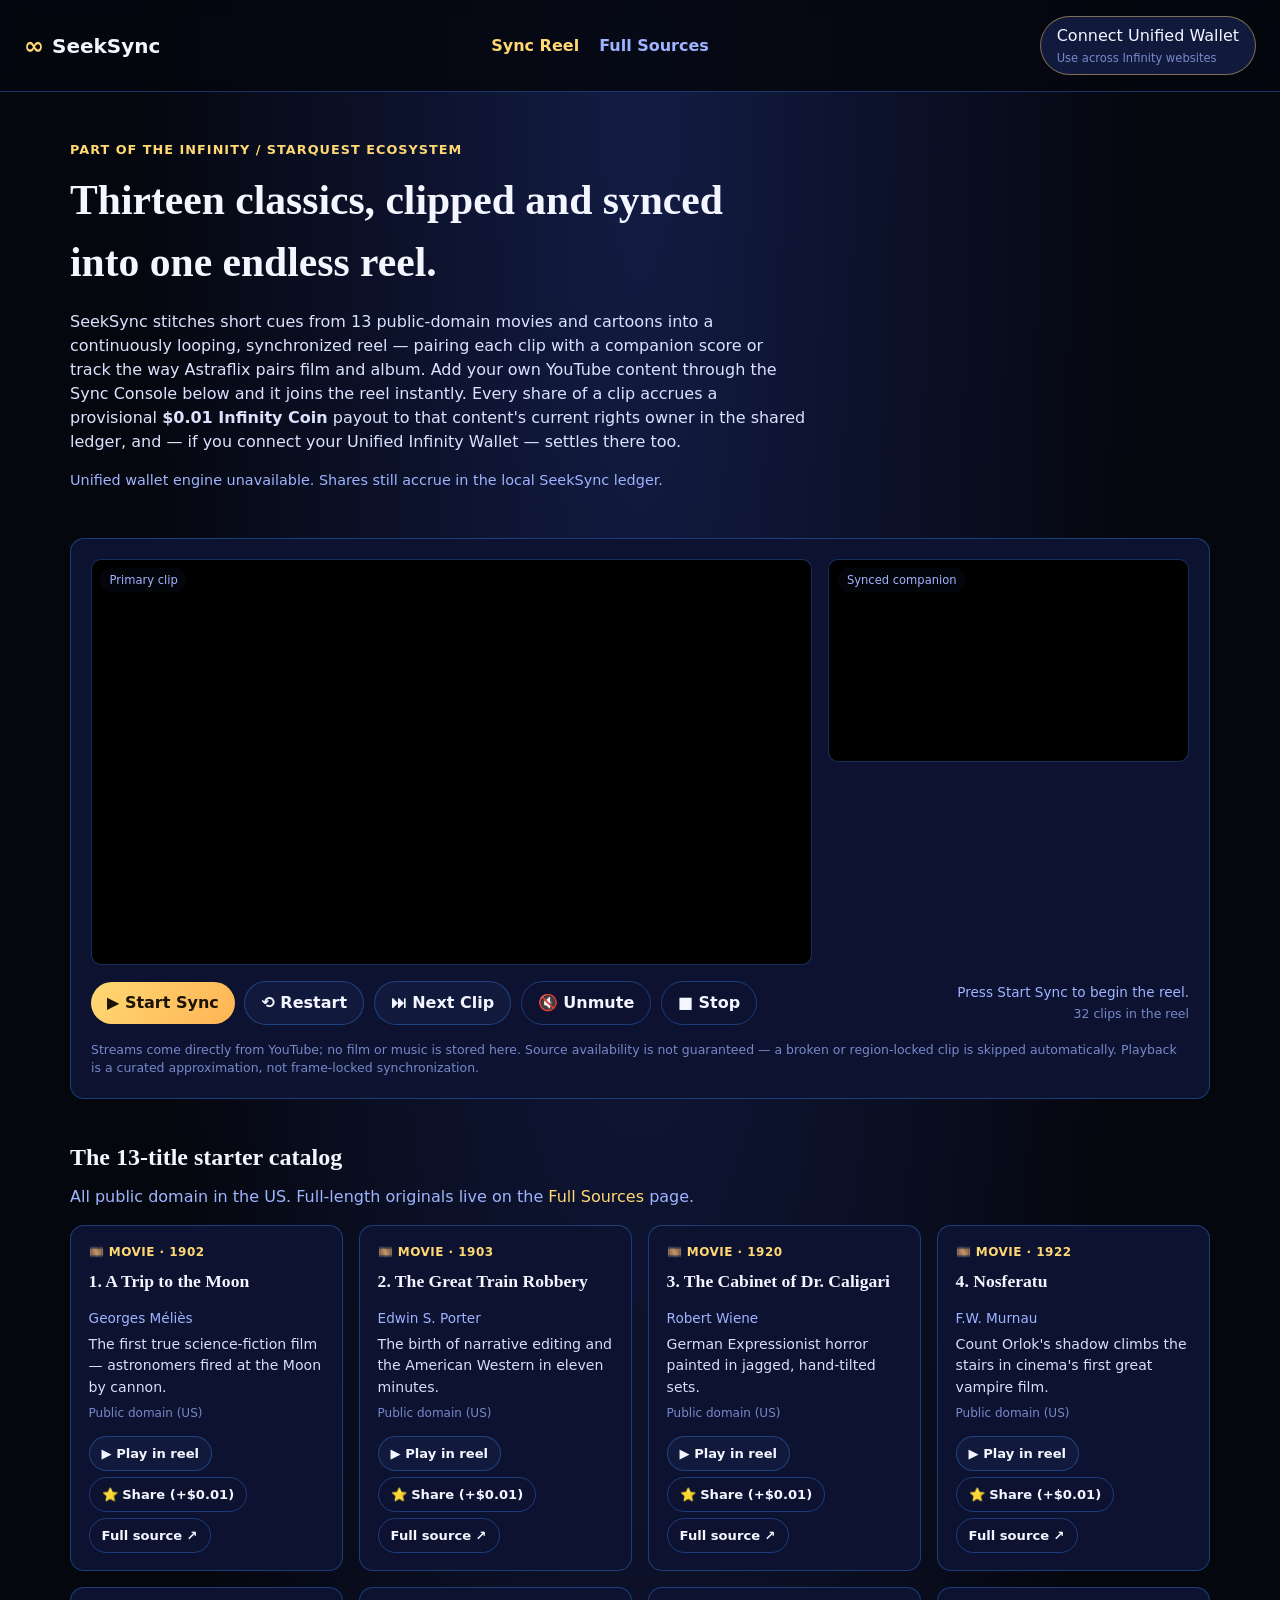
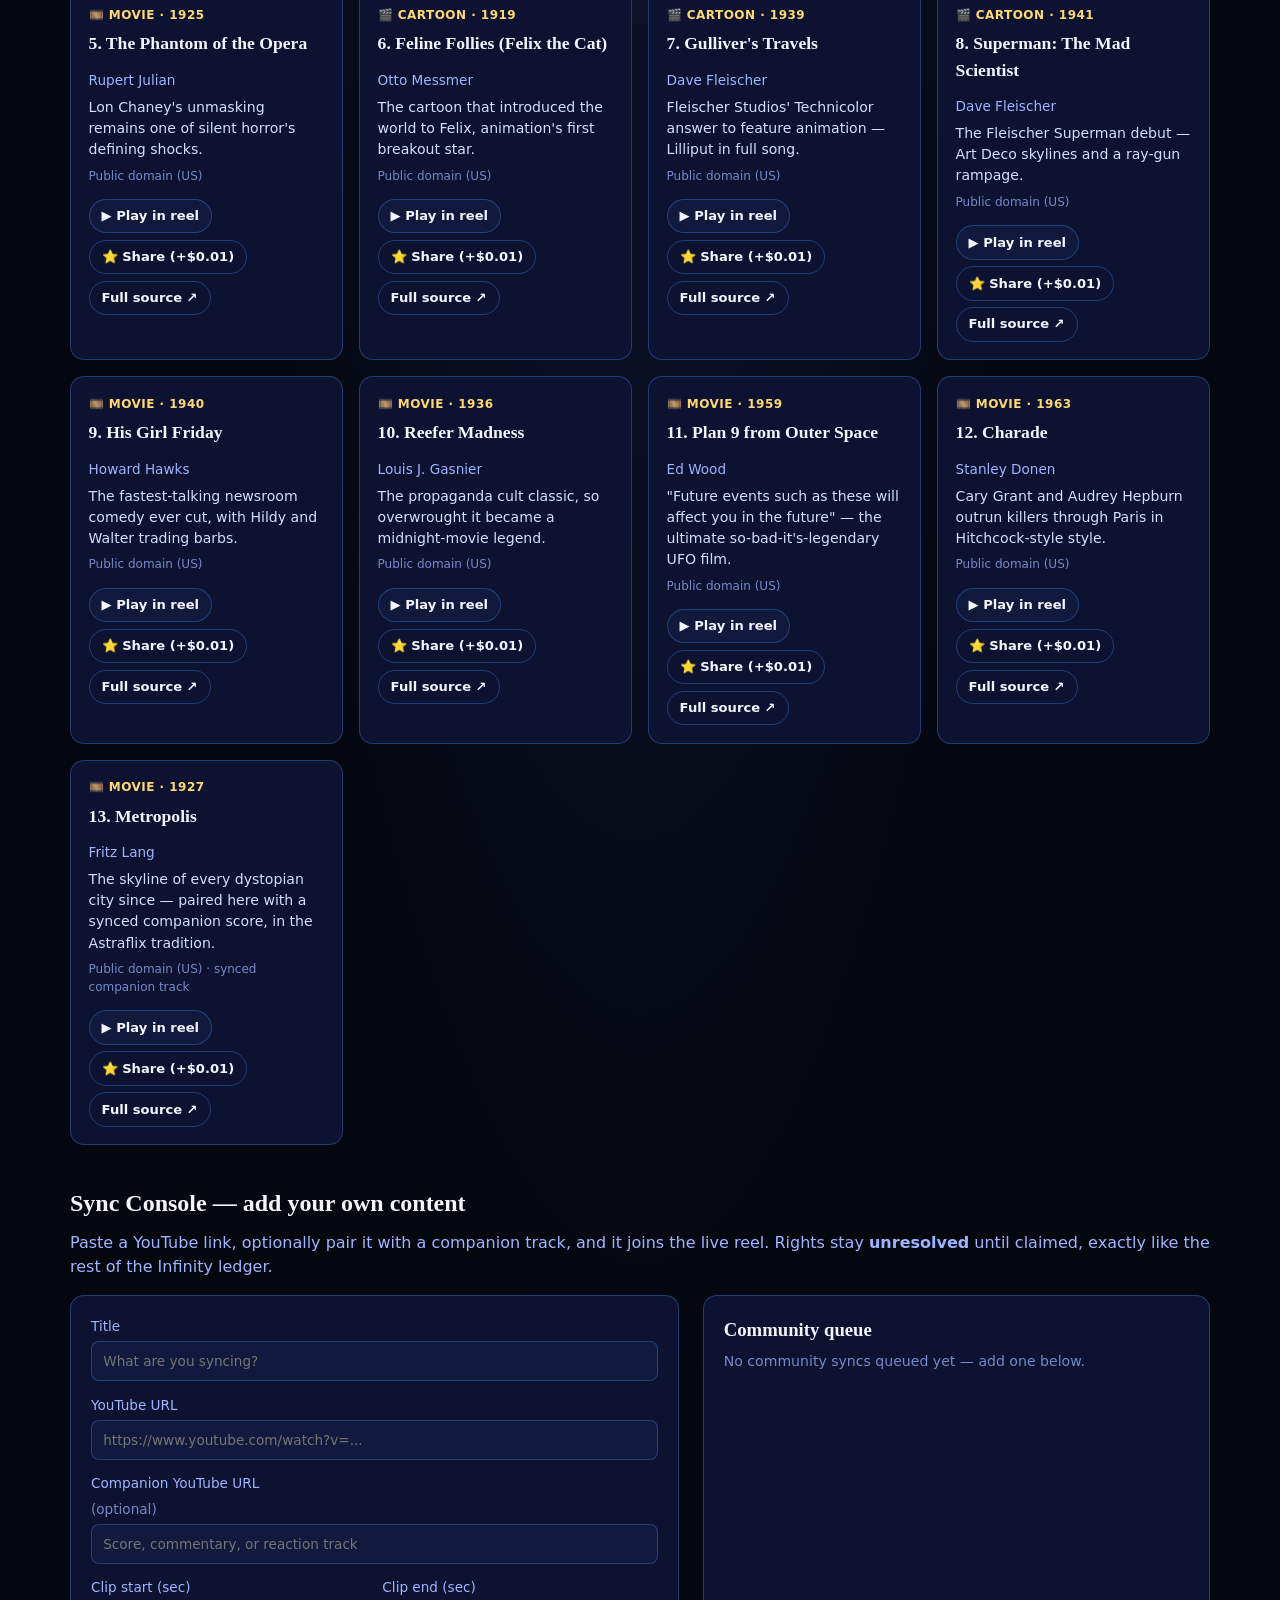
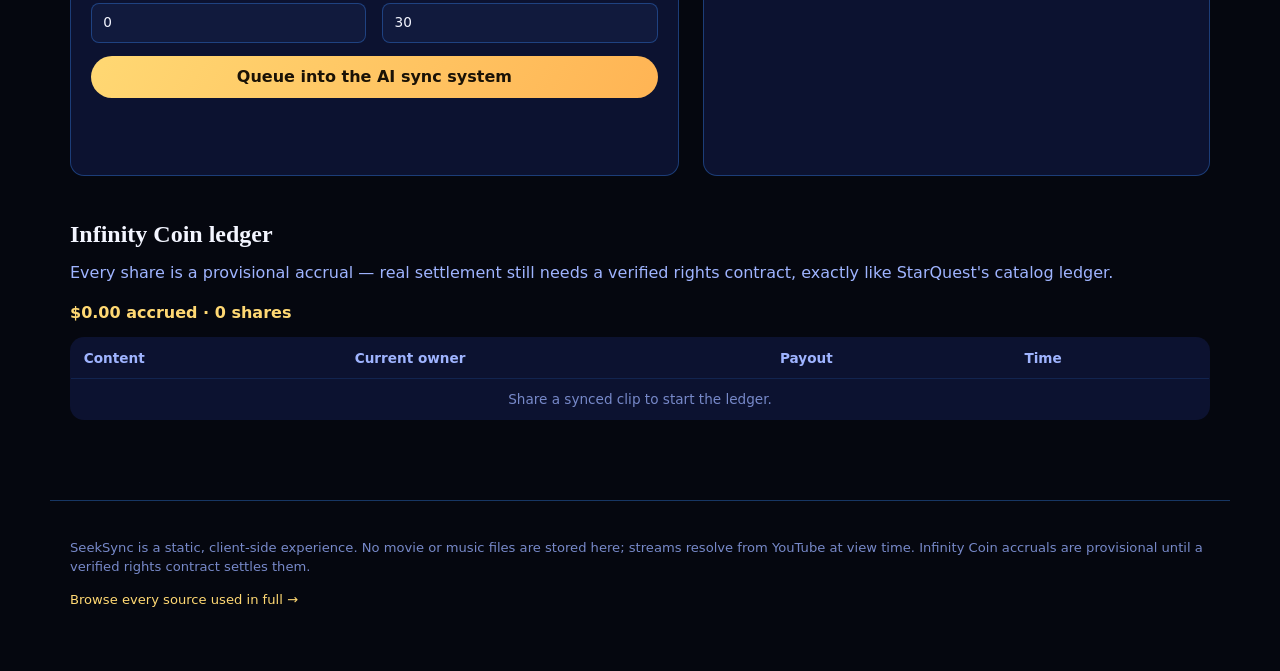
==== index.html @ e6282967 "Build SeekSync clip-sync reel, sources page, ledger, and wallet integration Co-authored-by: www-infi" ====
<!DOCTYPE html>
<html lang="en" data-avatar-site="seeksync">
<head>
  <meta charset="UTF-8" />
  <meta name="viewport" content="width=device-width, initial-scale=1.0" />
  <title>SeekSync — Clip-Synced Classics &amp; the Infinity Coin Ledger</title>
  <meta name="description" content="SeekSync clips and synchronizes 13 curated public-domain movies and cartoons, lets you add your own YouTube content to the reel, and pays every share into a shared Infinity Coin ledger." />

  <meta property="og:type" content="website" />
  <meta property="og:title" content="SeekSync — Clip-Synced Classics &amp; the Infinity Coin Ledger" />
  <meta property="og:description" content="13 curated titles, synced clip-by-clip, plus your own YouTube content — every share pays into the shared Infinity Coin ledger." />
  <meta property="og:image" content="assets/preview-card.png" />
  <meta property="og:image:width" content="1200" />
  <meta property="og:image:height" content="630" />
  <meta property="og:image:alt" content="SeekSync — clip-synced classics, YouTube-linked sources, and an Infinity Coin ledger" />
  <meta name="twitter:card" content="summary_large_image" />
  <meta name="twitter:image" content="assets/preview-card.png" />
  <link rel="icon" href="assets/preview-card.svg" type="image/svg+xml" />

  <link rel="preconnect" href="https://www.youtube.com" crossorigin />
  <link rel="dns-prefetch" href="https://www.youtube.com" />
  <link rel="stylesheet" href="styles.css" />
</head>
<body>
  <header class="site-header">
    <a class="brand" href="index.html">
      <span class="brand__mark">∞</span>
      <span class="brand__name">SeekSync</span>
    </a>
    <nav class="site-nav">
      <a href="index.html" class="active">Sync Reel</a>
      <a href="sources.html">Full Sources</a>
    </nav>
    <button id="unified-wallet-connect" class="wallet-pill" type="button">
      <span id="unified-wallet-label">Connect Unified Wallet</span>
      <small id="unified-wallet-detail">Use across Infinity websites</small>
    </button>
  </header>

  <main>
    <section class="hero">
      <div class="hero__copy">
        <p class="hero__eyebrow">Part of the Infinity / StarQuest ecosystem</p>
        <h1>Thirteen classics, clipped and synced into one endless reel.</h1>
        <p class="hero__lede">
          SeekSync stitches short cues from 13 public-domain movies and cartoons into a continuously
          looping, synchronized reel — pairing each clip with a companion score or track the way
          Astraflix pairs film and album. Add your own YouTube content through the Sync Console below
          and it joins the reel instantly. Every share of a clip accrues a provisional
          <strong>$0.01 Infinity Coin</strong> payout to that content's current rights owner in the
          shared ledger, and — if you connect your Unified Infinity Wallet — settles there too.
        </p>
        <p id="unified-wallet-status" class="hero__wallet-status">Connect before your shares route into the unified wallet.</p>
      </div>
    </section>

    <section class="sync-stage" aria-label="Synchronized clip reel">
      <div class="sync-stage__players">
        <div class="player-frame player-frame--primary">
          <div id="sync-primary-player"></div>
          <span class="player-frame__label">Primary clip</span>
        </div>
        <div class="player-frame player-frame--companion">
          <div id="sync-companion-player"></div>
          <span class="player-frame__label">Synced companion</span>
        </div>
      </div>
      <div class="sync-stage__controls">
        <button id="sync-start" class="btn btn-primary" type="button">▶ Start Sync</button>
        <button id="sync-restart" class="btn" type="button">⟲ Restart</button>
        <button id="sync-next" class="btn" type="button">⏭ Next Clip</button>
        <button id="sync-mute" class="btn btn-ghost" type="button">🔇 Unmute</button>
        <button id="sync-stop" class="btn btn-ghost" type="button">■ Stop</button>
        <div class="sync-stage__status">
          <span id="now-playing">Press Start Sync to begin the reel.</span>
          <span id="queue-count" class="queue-count">0 clips in the reel</span>
        </div>
      </div>
      <p class="sync-stage__disclaimer">
        Streams come directly from YouTube; no film or music is stored here. Source availability is not
        guaranteed — a broken or region-locked clip is skipped automatically. Playback is a curated
        approximation, not frame-locked synchronization.
      </p>
    </section>

    <section class="catalog" aria-labelledby="catalog-heading">
      <div class="section-heading">
        <h2 id="catalog-heading">The 13-title starter catalog</h2>
        <p>All public domain in the US. Full-length originals live on the <a href="sources.html">Full Sources</a> page.</p>
      </div>
      <div id="catalog-grid" class="catalog-grid"></div>
    </section>

    <section class="sync-console" aria-labelledby="console-heading">
      <div class="section-heading">
        <h2 id="console-heading">Sync Console — add your own content</h2>
        <p>Paste a YouTube link, optionally pair it with a companion track, and it joins the live reel. Rights stay <strong>unresolved</strong> until claimed, exactly like the rest of the Infinity ledger.</p>
      </div>
      <div class="sync-console__grid">
        <form id="user-sync-form" class="sync-console__form">
          <label>Title
            <input type="text" name="title" placeholder="What are you syncing?" required maxlength="120" />
          </label>
          <label>YouTube URL
            <input type="url" name="url" placeholder="https://www.youtube.com/watch?v=..." required />
          </label>
          <label>Companion YouTube URL <span class="optional">(optional)</span>
            <input type="url" name="companionUrl" placeholder="Score, commentary, or reaction track" />
          </label>
          <div class="sync-console__times">
            <label>Clip start (sec)
              <input type="number" name="start" min="0" value="0" />
            </label>
            <label>Clip end (sec)
              <input type="number" name="end" min="1" value="30" />
            </label>
          </div>
          <button type="submit" class="btn btn-primary">Queue into the AI sync system</button>
          <p id="user-sync-status" class="sync-console__status" role="status"></p>
        </form>
        <div class="sync-console__queue">
          <h3>Community queue</h3>
          <ul id="user-queue-list" class="user-queue-list"></ul>
        </div>
      </div>
    </section>

    <section class="ledger" aria-labelledby="ledger-heading">
      <div class="section-heading">
        <h2 id="ledger-heading">Infinity Coin ledger</h2>
        <p>Every share is a provisional accrual — real settlement still needs a verified rights contract, exactly like StarQuest's catalog ledger.</p>
      </div>
      <div class="ledger__summary" id="ledger-total">$0.00 accrued · 0 shares</div>
      <table class="ledger__table">
        <thead>
          <tr><th>Content</th><th>Current owner</th><th>Payout</th><th>Time</th></tr>
        </thead>
        <tbody id="ledger-body"></tbody>
      </table>
    </section>
  </main>

  <footer class="site-footer">
    <p>SeekSync is a static, client-side experience. No movie or music files are stored here; streams resolve from YouTube at view time. Infinity Coin accruals are provisional until a verified rights contract settles them.</p>
    <p><a href="sources.html">Browse every source used in full →</a></p>
  </footer>

  <script src="js/data.js"></script>
  <script src="js/ledger.js"></script>
  <script src="js/user-sync.js"></script>
  <script src="js/sync-engine.js"></script>
  <script src="https://www-infinity4.github.io/Mint-For-Infinity/unified-wallet.js" defer></script>
  <script src="js/wallet-integration.js" defer></script>
  <script src="js/app.js"></script>
</body>
</html>
---- styles.css ----
:root {
  --bg-deep: #05070f;
  --bg-panel: #0c1230;
  --bg-card: #111a3d;
  --border-blue: rgba(58, 141, 255, 0.35);
  --border-gold: rgba(255, 216, 115, 0.45);
  --text-primary: #f3f5ff;
  --text-muted: #9fb4ff;
  --text-faint: #7789c9;
  --accent-gold: #ffd873;
  --accent-blue: #3a8dff;
  --radius: 14px;
  --max-width: 1180px;
}

* { box-sizing: border-box; }

html, body {
  margin: 0;
  padding: 0;
  background: radial-gradient(ellipse at top, #131c45 0%, var(--bg-deep) 55%);
  color: var(--text-primary);
  font-family: "Segoe UI", system-ui, -apple-system, "Helvetica Neue", Arial, sans-serif;
  line-height: 1.5;
}

a { color: var(--accent-gold); text-decoration: none; }
a:hover { text-decoration: underline; }

h1, h2, h3 { font-family: Georgia, "Times New Roman", serif; margin: 0 0 0.4em; }

.site-header {
  display: flex;
  align-items: center;
  justify-content: space-between;
  gap: 1rem;
  padding: 1rem 1.5rem;
  background: rgba(5, 7, 15, 0.85);
  border-bottom: 1px solid var(--border-blue);
  position: sticky;
  top: 0;
  z-index: 20;
  backdrop-filter: blur(8px);
}

.brand { display: flex; align-items: center; gap: 0.5rem; font-weight: 700; font-size: 1.25rem; }
.brand__mark { color: var(--accent-gold); font-size: 1.5rem; }
.brand__name { color: var(--text-primary); }
.brand:hover { text-decoration: none; }

.site-nav { display: flex; gap: 1.25rem; }
.site-nav a { color: var(--text-muted); font-weight: 600; }
.site-nav a.active, .site-nav a:hover { color: var(--accent-gold); }

.wallet-pill {
  display: flex;
  flex-direction: column;
  align-items: flex-start;
  gap: 0.1rem;
  background: var(--bg-card);
  border: 1px solid var(--border-gold);
  border-radius: 999px;
  padding: 0.45rem 1rem;
  color: var(--text-primary);
  cursor: pointer;
  font: inherit;
}
.wallet-pill:hover { border-color: var(--accent-gold); }
.wallet-pill.connected { border-color: var(--accent-blue); }
.wallet-pill small { color: var(--text-faint); font-size: 0.72rem; }

main { max-width: var(--max-width); margin: 0 auto; padding: 0 1.25rem 3rem; }

.hero { padding: 3rem 0 2rem; }
.hero--compact { padding: 2.5rem 0 1.5rem; }
.hero__eyebrow { color: var(--accent-gold); text-transform: uppercase; letter-spacing: 0.08em; font-size: 0.8rem; font-weight: 700; margin: 0 0 0.6rem; }
.hero h1 { font-size: clamp(1.8rem, 4vw, 2.6rem); max-width: 42rem; }
.hero__lede { max-width: 46rem; color: #dbe2ff; }
.hero__wallet-status { color: var(--text-muted); font-size: 0.9rem; }

.sync-stage {
  background: var(--bg-panel);
  border: 1px solid var(--border-blue);
  border-radius: var(--radius);
  padding: 1.25rem;
  margin-bottom: 2.5rem;
}
.sync-stage__players { display: grid; grid-template-columns: 2fr 1fr; gap: 1rem; }
@media (max-width: 760px) { .sync-stage__players { grid-template-columns: 1fr; } }

.player-frame { position: relative; background: #000; border-radius: 10px; overflow: hidden; aspect-ratio: 16/9; border: 1px solid var(--border-blue); }
.player-frame > div:first-child { width: 100%; height: 100%; }
.player-frame__label { position: absolute; top: 8px; left: 8px; background: rgba(5,7,15,0.75); color: var(--text-muted); font-size: 0.72rem; padding: 0.2rem 0.6rem; border-radius: 999px; }
.player-frame--companion { aspect-ratio: 16/9; }

.sync-stage__controls { display: flex; flex-wrap: wrap; align-items: center; gap: 0.6rem; margin-top: 1rem; }
.sync-stage__status { display: flex; flex-direction: column; margin-left: auto; text-align: right; color: var(--text-muted); font-size: 0.85rem; gap: 0.15rem; }
.queue-count { color: var(--text-faint); font-size: 0.78rem; }
.sync-stage__disclaimer { color: var(--text-faint); font-size: 0.78rem; margin: 1rem 0 0; }

.btn {
  background: var(--bg-card);
  border: 1px solid var(--border-blue);
  color: var(--text-primary);
  padding: 0.55rem 1rem;
  border-radius: 999px;
  font: inherit;
  font-weight: 600;
  cursor: pointer;
}
.btn:hover { border-color: var(--accent-blue); }
.btn-primary { background: linear-gradient(120deg, #ffd873, #ffb454); color: #1a1206; border: none; }
.btn-primary:hover { filter: brightness(1.05); }
.btn-ghost { background: transparent; }
.btn-small { padding: 0.4rem 0.75rem; font-size: 0.82rem; }

.section-heading { margin: 2.5rem 0 1rem; }
.section-heading p { color: var(--text-muted); margin: 0.2rem 0 0; }

.catalog-grid { display: grid; grid-template-columns: repeat(auto-fill, minmax(260px, 1fr)); gap: 1rem; }

.title-card {
  background: var(--bg-panel);
  border: 1px solid var(--border-blue);
  border-radius: var(--radius);
  padding: 1.1rem;
  display: flex;
  flex-direction: column;
  gap: 0.4rem;
}
.title-card__badge { color: var(--accent-gold); font-size: 0.75rem; font-weight: 700; text-transform: uppercase; letter-spacing: 0.04em; }
.title-card h3 { font-size: 1.1rem; }
.title-card__director { color: var(--text-muted); font-size: 0.85rem; margin: 0; }
.title-card__blurb { color: #d7defc; font-size: 0.88rem; margin: 0; }
.title-card__rights { color: var(--text-faint); font-size: 0.75rem; margin: 0; }
.title-card__actions { display: flex; flex-wrap: wrap; gap: 0.4rem; margin-top: 0.5rem; }

.sync-console__grid { display: grid; grid-template-columns: 1.2fr 1fr; gap: 1.5rem; }
@media (max-width: 820px) { .sync-console__grid { grid-template-columns: 1fr; } }

.sync-console__form {
  display: flex;
  flex-direction: column;
  gap: 0.85rem;
  background: var(--bg-panel);
  border: 1px solid var(--border-blue);
  border-radius: var(--radius);
  padding: 1.25rem;
}
.sync-console__form label { display: flex; flex-direction: column; gap: 0.3rem; font-size: 0.85rem; color: var(--text-muted); }
.sync-console__form input {
  background: var(--bg-card);
  border: 1px solid var(--border-blue);
  border-radius: 8px;
  padding: 0.55rem 0.7rem;
  color: var(--text-primary);
  font: inherit;
}
.sync-console__form .optional { color: var(--text-faint); font-weight: 400; }
.sync-console__times { display: flex; gap: 1rem; }
.sync-console__times label { flex: 1; }
.sync-console__status { color: var(--accent-gold); font-size: 0.85rem; min-height: 1.2em; }

.sync-console__queue { background: var(--bg-panel); border: 1px solid var(--border-blue); border-radius: var(--radius); padding: 1.25rem; }
.user-queue-list { list-style: none; margin: 0; padding: 0; display: flex; flex-direction: column; gap: 0.5rem; }
.user-queue-list li { display: flex; align-items: center; justify-content: space-between; background: var(--bg-card); border-radius: 8px; padding: 0.5rem 0.75rem; font-size: 0.88rem; }
.user-queue-list .empty { color: var(--text-faint); background: none; padding: 0; }
.btn-remove { background: none; border: none; color: var(--text-faint); cursor: pointer; font-size: 0.9rem; }
.btn-remove:hover { color: #ff8a8a; }

.ledger { margin-bottom: 2rem; }
.ledger__summary { color: var(--accent-gold); font-weight: 700; margin-bottom: 0.75rem; }
.ledger__table { width: 100%; border-collapse: collapse; background: var(--bg-panel); border: 1px solid var(--border-blue); border-radius: var(--radius); overflow: hidden; }
.ledger__table th, .ledger__table td { text-align: left; padding: 0.6rem 0.8rem; font-size: 0.85rem; border-bottom: 1px solid rgba(58,141,255,0.15); }
.ledger__table th { color: var(--text-muted); font-weight: 600; }
.ledger-empty { color: var(--text-faint); text-align: center !important; }

.sources-list { display: grid; grid-template-columns: repeat(auto-fill, minmax(280px, 1fr)); gap: 1rem; }
.source-card { background: var(--bg-panel); border: 1px solid var(--border-blue); border-radius: var(--radius); padding: 1.1rem; }
.source-card__meta { color: var(--text-faint); font-size: 0.8rem; margin: 0 0 0.6rem; }
.source-card__links { display: flex; flex-wrap: wrap; gap: 0.5rem; }
.sources .empty { color: var(--text-faint); }

.site-footer {
  border-top: 1px solid var(--border-blue);
  padding: 1.5rem 1.25rem 3rem;
  max-width: var(--max-width);
  margin: 0 auto;
  color: var(--text-faint);
  font-size: 0.82rem;
}
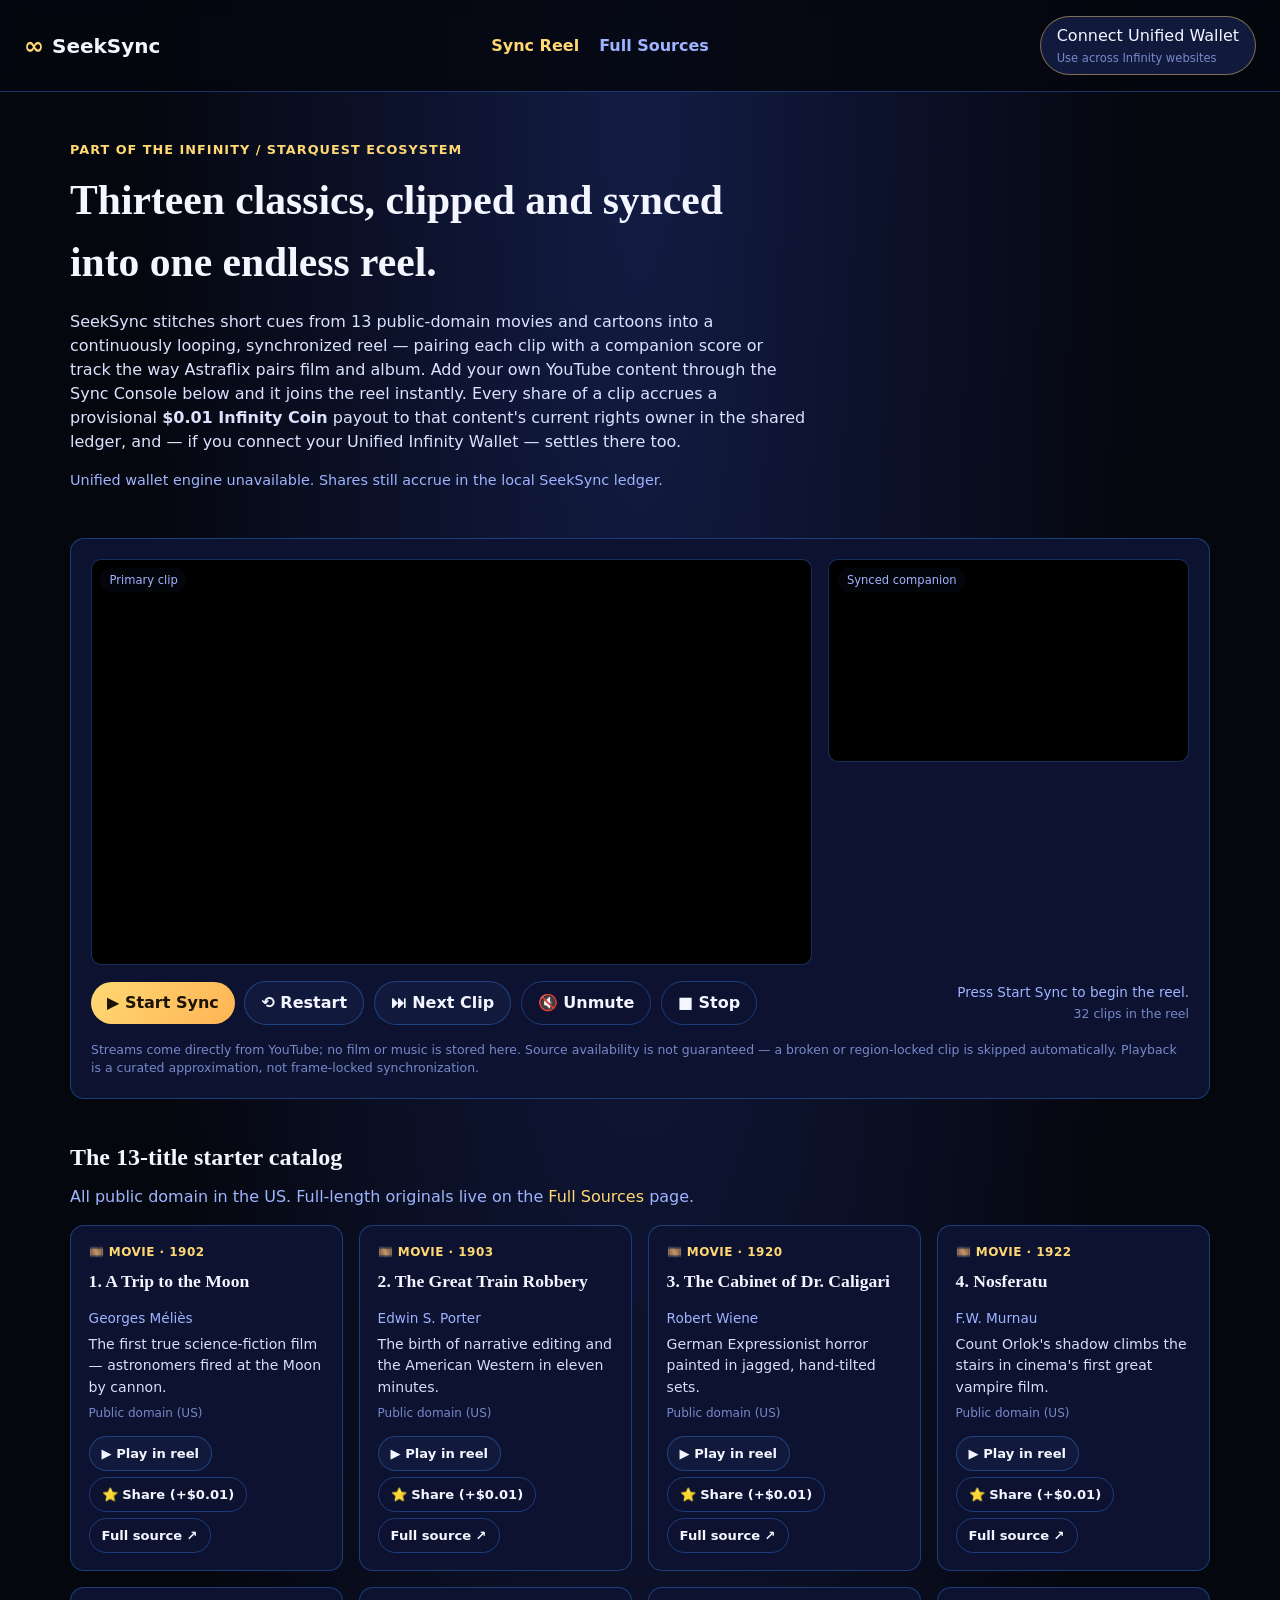
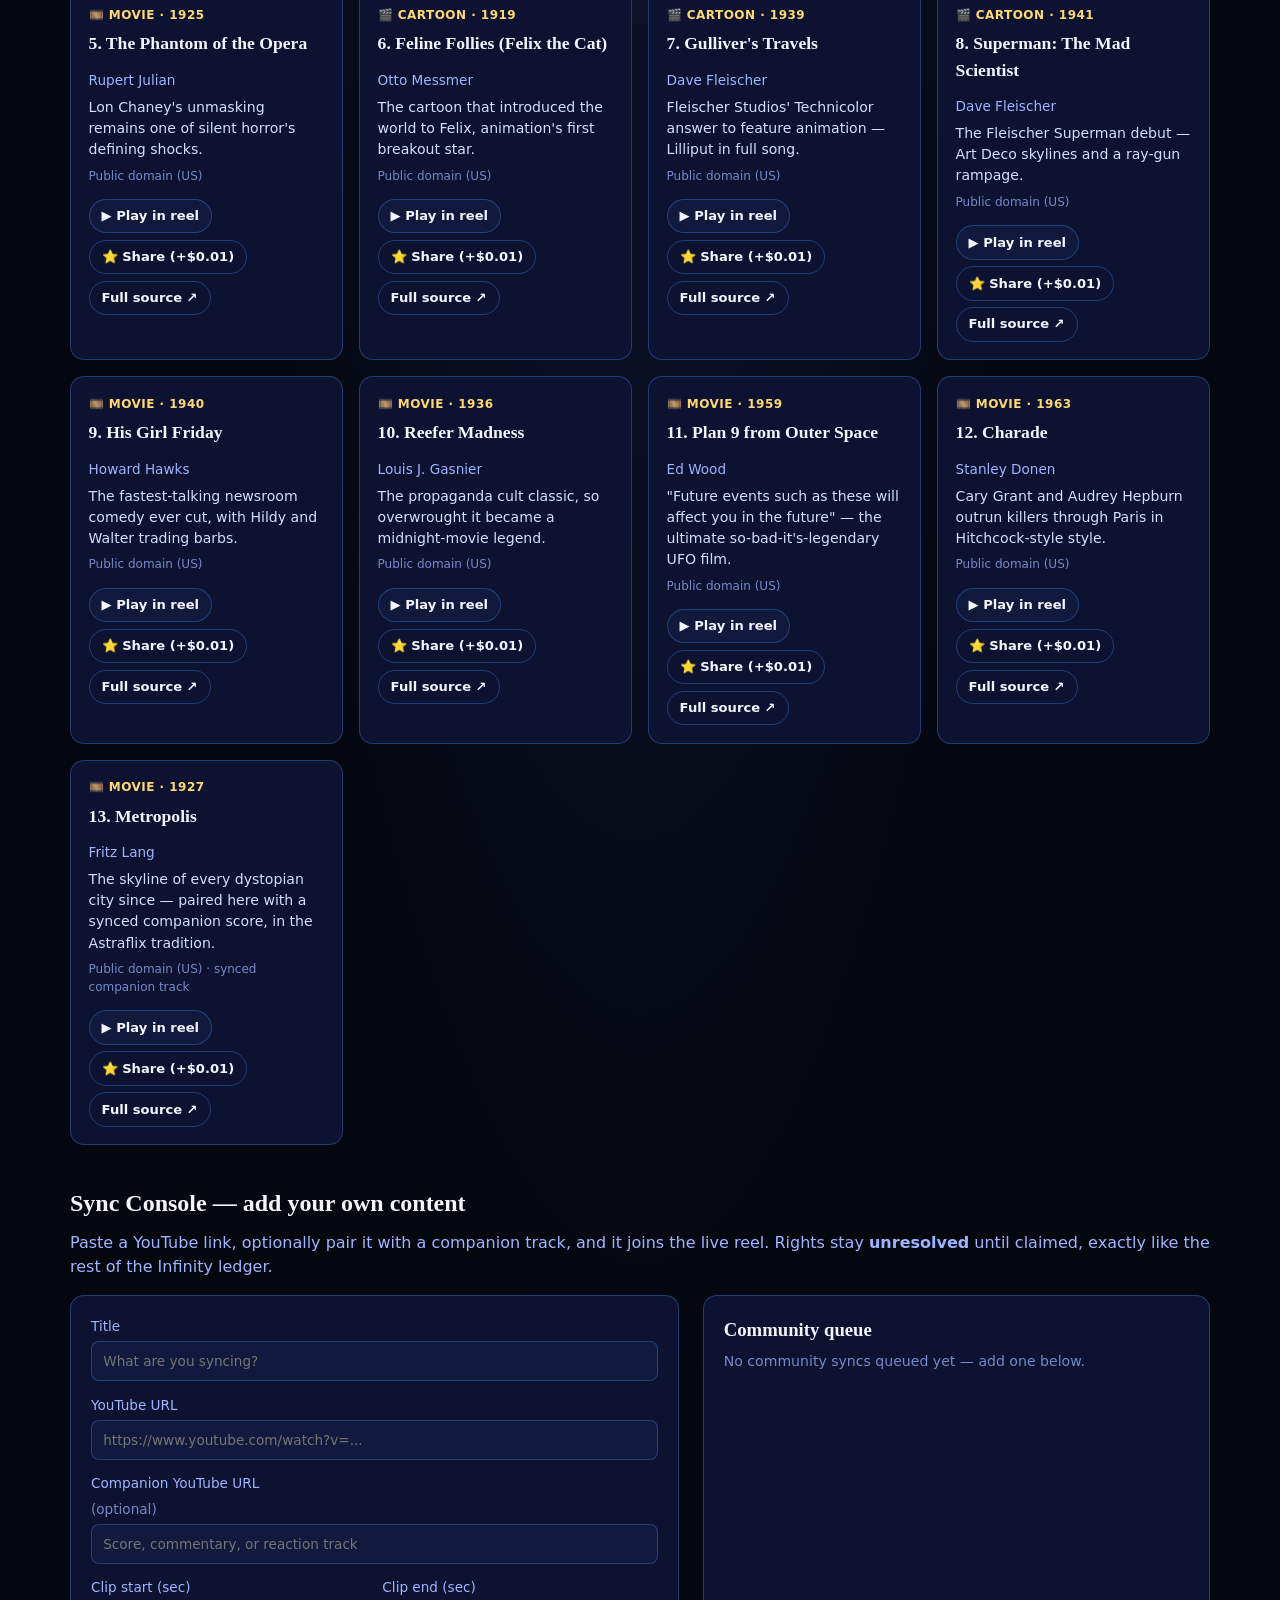
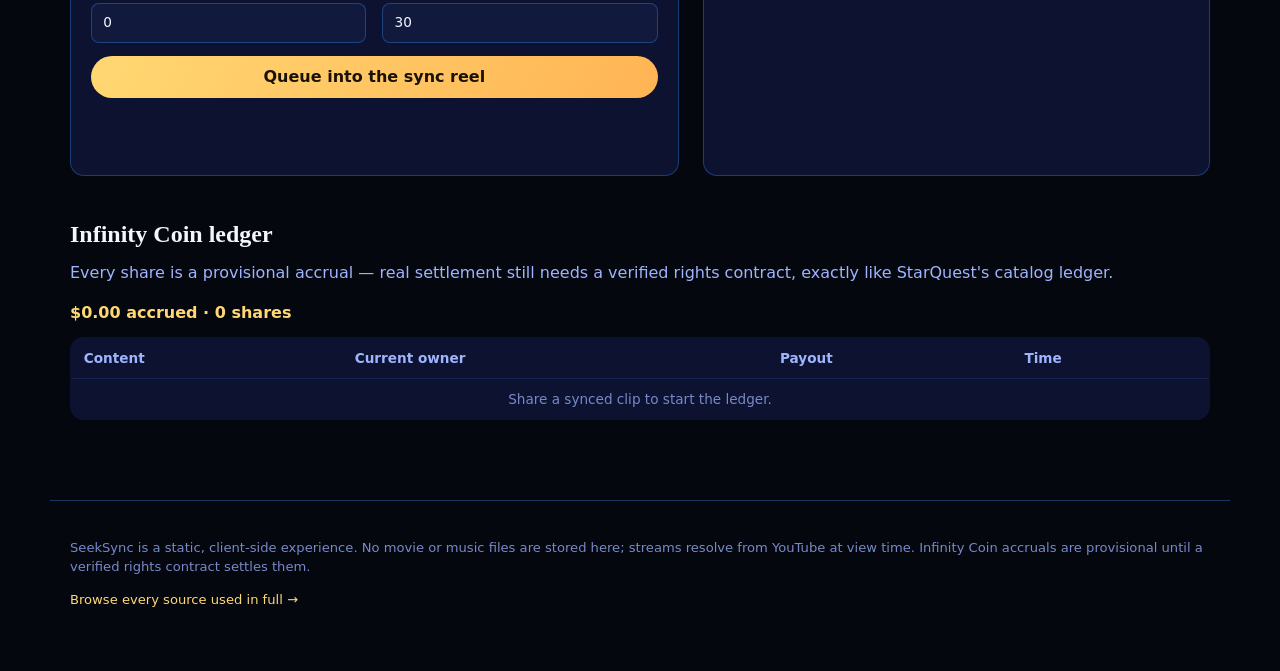
==== commit 8acfd656: "Address code review: jumpTo helper, label/terminology fixes Co-authored-by: www-infinity4 <269986462" ====
--- a/index.html
+++ b/index.html
@@ -115,7 +115,7 @@
               <input type="number" name="end" min="1" value="30" />
             </label>
           </div>
-          <button type="submit" class="btn btn-primary">Queue into the AI sync system</button>
+          <button type="submit" class="btn btn-primary">Queue into the sync reel</button>
           <p id="user-sync-status" class="sync-console__status" role="status"></p>
         </form>
         <div class="sync-console__queue">
